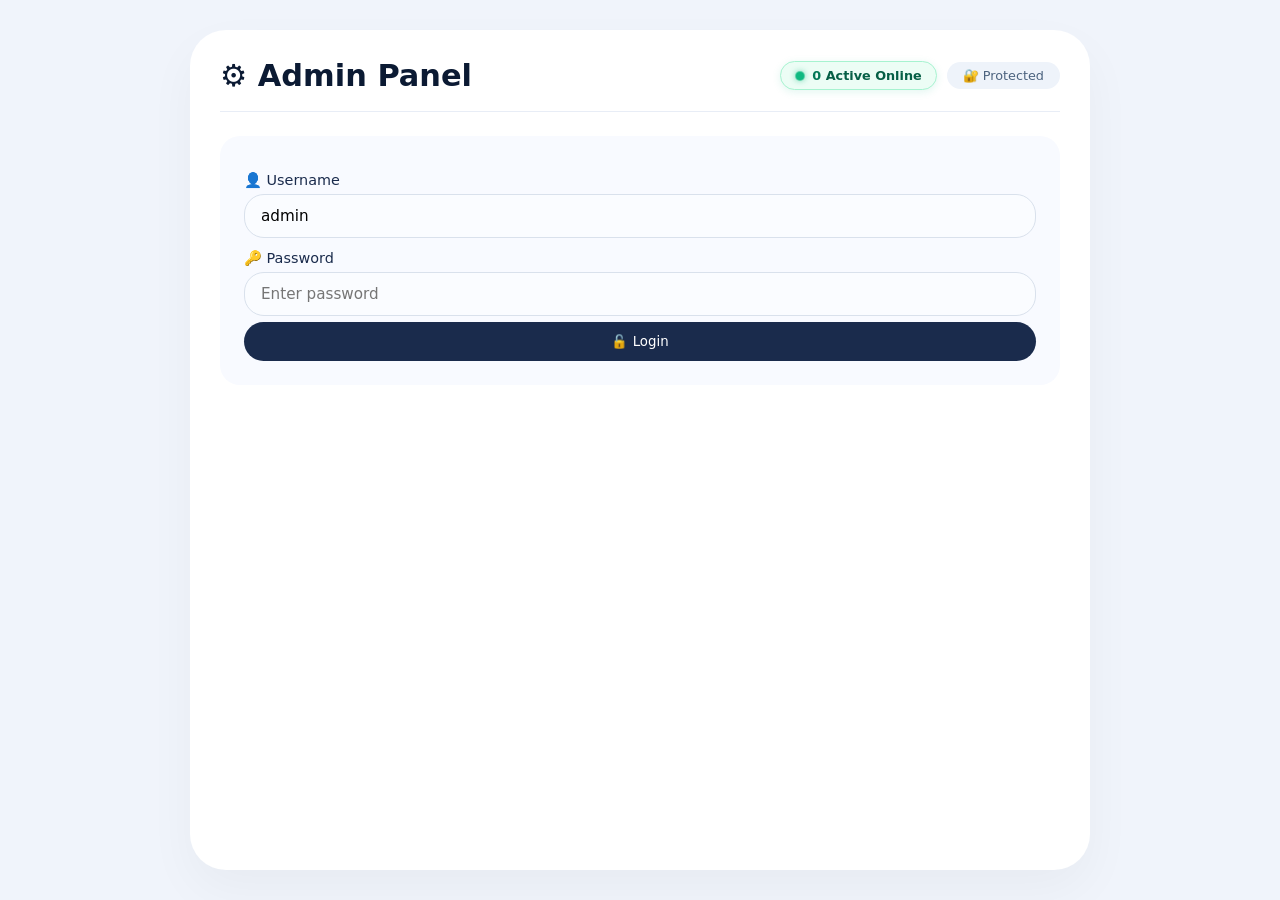
==== admin (14).html @ a1a88c10 "Add files via upload" ====
<!DOCTYPE html>
<html lang="en">

<head>
    <meta charset="UTF-8">
    <meta name="viewport" content="width=device-width, initial-scale=1.0, maximum-scale=1.0, user-scalable=no">
    <title>Admin Panel</title>
    <style>
        * {
            margin: 0;
            padding: 0;
            box-sizing: border-box;
            font-family: system-ui, -apple-system, sans-serif;
        }

        body {
            background: #f0f4fb;
            min-height: 100vh;
            display: flex;
            justify-content: center;
            padding: 30px 16px;
        }

        .app {
            max-width: 900px;
            width: 100%;
            background: white;
            border-radius: 36px;
            box-shadow: 0 20px 50px rgba(0, 0, 0, 0.04);
            padding: 28px 30px;
        }

        @media (max-width: 768px) {
            .app {
                padding: 16px;
                border-radius: 20px;
            }

            .header h1 {
                font-size: 1.3rem;
            }

            .flex-row {
                flex-direction: column;
            }

            .flex-row>* {
                min-width: auto;
                width: 100%;
            }

            .btn {
                min-width: auto;
                padding: 10px 20px;
            }

            .tab-btn {
                padding: 8px 16px;
                font-size: 0.85rem;
            }

            .entry-item {
                flex-wrap: wrap;
                gap: 8px;
            }

            .key-display {
                flex-direction: column;
                align-items: stretch;
            }
        }

        @media (max-width: 480px) {
            .app {
                padding: 12px;
                border-radius: 16px;
            }

            .header h1 {
                font-size: 1.1rem;
            }

            .tab-buttons {
                gap: 8px;
            }

            .tab-btn {
                padding: 6px 12px;
                font-size: 0.75rem;
            }

            .section-title {
                font-size: 0.95rem;
            }
        }

        .header {
            display: flex;
            justify-content: space-between;
            align-items: center;
            border-bottom: 1px solid #e8edf6;
            padding-bottom: 18px;
            margin-bottom: 24px;
            flex-wrap: wrap;
            gap: 12px;
        }

        .header h1 {
            font-weight: 600;
            font-size: 1.9rem;
            color: #0b1a33;
        }

        .badge {
            background: #eef3fa;
            padding: 6px 16px;
            border-radius: 40px;
            font-size: 0.8rem;
            color: #4c637f;
        }

        .section-title {
            font-weight: 600;
            color: #0b1a33;
            margin-top: 24px;
            margin-bottom: 8px;
            font-size: 1.1rem;
            border-bottom: 2px solid #e8edf6;
            padding-bottom: 8px;
        }

        .flex-row {
            display: flex;
            gap: 12px;
            align-items: center;
            flex-wrap: wrap;
        }

        .flex-row>* {
            flex: 1;
            min-width: 150px;
        }

        input,
        select {
            width: 100%;
            padding: 12px 16px;
            border: 1px solid #d9e1ec;
            border-radius: 20px;
            font-size: 0.95rem;
            background: #fafcff;
        }

        input:focus,
        select:focus {
            border-color: #1a2b4c;
            outline: none;
            background: white;
        }

        .btn {
            padding: 12px 28px;
            border: none;
            border-radius: 60px;
            font-weight: 500;
            cursor: pointer;
            transition: 0.15s;
            flex: 1;
            min-width: 120px;
        }

        .btn-primary {
            background: #1a2b4c;
            color: white;
        }

        .btn-primary:hover {
            background: #2f4370;
        }

        .btn-success {
            background: #1a7a3a;
            color: white;
        }

        .btn-success:hover {
            background: #1f944a;
        }

        .btn-danger {
            background: #b33a3a;
            color: white;
        }

        .btn-danger:hover {
            background: #992e2e;
        }

        .btn-outline {
            background: transparent;
            color: #1a2b4c;
            border: 1px solid #d0dae8;
        }

        .btn-outline:hover {
            background: #f0f4fe;
        }

        .btn-sm {
            padding: 8px 18px;
            font-size: 0.85rem;
            flex: 0;
        }

        .btn-copy {
            background: #2d7a9b;
            color: white;
            padding: 6px 16px;
            border: none;
            border-radius: 40px;
            cursor: pointer;
            font-size: 0.8rem;
        }

        .btn-copy:hover {
            background: #1f5f7a;
        }

        .btn-highlight {
            padding: 4px 14px;
            border: none;
            border-radius: 40px;
            cursor: pointer;
            font-size: 0.75rem;
            transition: 0.15s;
        }

        .btn-highlight.active {
            background: #1a7a3a;
            color: white;
        }

        .btn-highlight.active:hover {
            background: #0f5c28;
        }

        .btn-highlight.inactive {
            background: #6a7c94;
            color: white;
        }

        .btn-highlight.inactive:hover {
            background: #5a6a80;
        }

        .entry-list {
            background: #f5f8fe;
            border-radius: 20px;
            padding: 6px 0;
            margin: 12px 0 6px;
            max-height: 350px;
            overflow-y: auto;
        }

        .entry-item {
            display: flex;
            justify-content: space-between;
            align-items: center;
            padding: 10px 16px;
            border-bottom: 1px solid #e6edf6;
        }

        .entry-item:last-child {
            border-bottom: none;
        }

        .entry-item .info {
            display: flex;
            flex-direction: column;
            gap: 2px;
            flex: 1;
        }

        .entry-item .name {
            font-weight: 600;
            color: #0b1a33;
        }

        .entry-item .sub {
            color: #4c637f;
            font-size: 0.8rem;
            word-break: break-all;
        }

        .entry-item .del-btn {
            background: none;
            border: none;
            color: #b33a3a;
            font-size: 1.2rem;
            cursor: pointer;
            padding: 4px 10px;
            border-radius: 40px;
        }

        .entry-item .del-btn:hover {
            background: #ffe6e6;
        }

        .entry-item .key-btn {
            background: none;
            border: 1px solid #d0dae8;
            border-radius: 40px;
            padding: 4px 12px;
            cursor: pointer;
            font-size: 0.8rem;
        }

        .entry-item .key-btn:hover {
            background: #e6edf6;
        }

        .entry-item .reset-btn {
            background: #fff3cd;
            border: 1px solid #856404;
            border-radius: 40px;
            padding: 4px 12px;
            cursor: pointer;
            font-size: 0.8rem;
        }

        .entry-item .reset-btn:hover {
            background: #ffe6b3;
        }

        .empty-state {
            color: #6a7c94;
            padding: 20px 0;
            text-align: center;
            font-style: italic;
        }

        .toast-msg {
            font-size: 0.9rem;
            margin-top: 12px;
            padding: 8px 16px;
            border-radius: 60px;
            display: inline-block;
        }

        .toast-error {
            background: #fee;
            color: #b33a3a;
        }

        .toast-success {
            background: #e6f5e6;
            color: #1a5d3c;
        }

        .toast-info {
            background: #e6f0fa;
            color: #1a3f5c;
        }

        .password-gate {
            background: #f8faff;
            border-radius: 20px;
            padding: 24px;
            margin-top: 10px;
        }

        .password-gate label {
            font-weight: 500;
            color: #1a2b4c;
            display: block;
            margin-top: 12px;
            margin-bottom: 5px;
            font-size: 0.9rem;
        }

        .password-gate .pwd-error {
            color: #b33a3a;
            font-size: 0.9rem;
            margin-top: 6px;
        }

        .api-status {
            font-size: 0.8rem;
            color: #4c637f;
            padding: 6px 14px;
            background: #eef3fa;
            border-radius: 40px;
            display: inline-block;
        }

        .status-connected {
            background: #e6f5e6;
            color: #1a5d3c;
        }

        .status-error {
            background: #fee;
            color: #b33a3a;
        }

        .playlist-header {
            background: #eef3fa;
            padding: 10px 16px;
            font-weight: 700;
            border-radius: 12px;
            margin: 8px 0 4px;
            display: flex;
            justify-content: space-between;
            align-items: center;
        }

        .tab-buttons {
            display: flex;
            gap: 12px;
            margin-bottom: 16px;
            flex-wrap: wrap;
        }

        .tab-btn {
            padding: 10px 24px;
            border: 2px solid #d9e1ec;
            border-radius: 40px;
            background: white;
            cursor: pointer;
            font-weight: 500;
        }

        .tab-btn.active {
            border-color: #1a2b4c;
            background: #1a2b4c;
            color: white;
        }

        .tab-content {
            display: none;
        }

        .tab-content.active {
            display: block;
        }

        .key-display {
            background: #f0f4fb;
            padding: 12px 16px;
            border-radius: 12px;
            font-family: monospace;
            word-break: break-all;
            margin: 8px 0;
            display: flex;
            justify-content: space-between;
            align-items: center;
            flex-wrap: wrap;
            gap: 8px;
        }

        .key-display .key-text {
            font-size: 1.1rem;
            color: #0b1a33;
        }

        .important-item {
            background: #fef9e7;
            border-left: 4px solid #f7971e;
        }

        .important-item.hidden {
            opacity: 0.6;
            border-left-color: #6a7c94;
        }

        .visibility-badge {
            font-size: 0.7rem;
            padding: 2px 12px;
            border-radius: 40px;
            font-weight: 600;
        }

        .visibility-badge.visible {
            background: #e6f5e6;
            color: #1a5d3c;
        }

        .visibility-badge.hidden {
            background: #fee;
            color: #b33a3a;
        }

        /* ===== REAL-TIME ACTIVE USERS BADGE (GREEN DOT) ===== */
        .live-users-pill {
            display: inline-flex;
            align-items: center;
            gap: 7px;
            padding: 6px 14px;
            border-radius: 40px;
            background: #ecfdf5;
            border: 1px solid #a7f3d0;
            color: #065f46;
            font-size: 0.8rem;
            font-weight: 600;
            box-shadow: 0 2px 8px rgba(16, 185, 129, 0.12);
            transition: all 0.3s ease;
            user-select: none;
        }

        .pulsing-green-dot-wrap {
            position: relative;
            display: inline-flex;
            align-items: center;
            justify-content: center;
            width: 10px;
            height: 10px;
        }

        .pulsing-green-dot {
            width: 8px;
            height: 8px;
            background-color: #10b981;
            border-radius: 50%;
            box-shadow: 0 0 6px rgba(16, 185, 129, 0.8);
            z-index: 2;
        }

        .pulsing-green-ring {
            position: absolute;
            width: 100%;
            height: 100%;
            border-radius: 50%;
            background-color: rgba(16, 185, 129, 0.55);
            animation: live-ring-pulse 1.8s cubic-bezier(0.24, 0, 0.38, 1) infinite;
            z-index: 1;
        }

        @keyframes live-ring-pulse {
            0% {
                transform: scale(0.8);
                opacity: 0.95;
            }

            70% {
                transform: scale(2.3);
                opacity: 0;
            }

            100% {
                transform: scale(2.5);
                opacity: 0;
            }
        }

        .live-users-text strong {
            font-weight: 700;
            color: #047857;
            font-variant-numeric: tabular-nums;
        }

        /* ===== CHAT MONITOR STYLES ===== */
        .chat-msg-row {
            display: flex;
            justify-content: space-between;
            align-items: flex-start;
            padding: 12px 16px;
            border-bottom: 1px solid #e6edf6;
            gap: 12px;
            transition: background 0.2s;
        }

        .chat-msg-row:hover {
            background: #eef4fc;
        }

        .chat-msg-row:last-child {
            border-bottom: none;
        }

        .chat-msg-main {
            flex: 1;
            display: flex;
            flex-direction: column;
            gap: 4px;
        }

        .chat-msg-header {
            display: flex;
            align-items: center;
            gap: 8px;
            flex-wrap: wrap;
        }

        .chat-sender-badge {
            font-weight: 700;
            color: #1a2b4c;
            font-size: 0.88rem;
        }

        .chat-time-badge {
            font-size: 0.72rem;
            color: #6a7c94;
        }

        .chat-msg-body {
            font-size: 0.92rem;
            color: #0b1a33;
            line-height: 1.4;
            word-break: break-word;
            background: #ffffff;
            border: 1px solid #e2e8f0;
            padding: 8px 12px;
            border-radius: 12px;
            margin-top: 4px;
        }

        .chat-delete-btn {
            background: #fee2e2;
            color: #b91c1c;
            border: 1px solid #fca5a5;
            border-radius: 40px;
            padding: 6px 14px;
            font-size: 0.75rem;
            font-weight: 600;
            cursor: pointer;
            display: inline-flex;
            align-items: center;
            gap: 4px;
            white-space: nowrap;
            transition: all 0.15s;
        }

        .chat-delete-btn:hover {
            background: #b91c1c;
            color: white;
            border-color: #b91c1c;
        }

        .admin-online-badge {
            display: inline-flex;
            align-items: center;
            gap: 6px;
            padding: 5px 12px;
            background: white;
            border: 1px solid #cbd5e1;
            border-radius: 30px;
            font-size: 0.8rem;
            color: #1e293b;
            margin: 4px;
            font-weight: 500;
        }

        .chat-type-pill {
            display: inline-flex;
            align-items: center;
            gap: 4px;
            padding: 3px 8px;
            border-radius: 20px;
            font-size: 0.72rem;
            font-weight: 700;
            letter-spacing: 0.3px;
        }

        .chat-type-pill.group {
            background: #ecfdf5;
            color: #065f46;
            border: 1px solid #a7f3d0;
        }

        .chat-type-pill.direct {
            background: #f5f3ff;
            color: #6d28d9;
            border: 1px solid #ddd6fe;
        }
    </style>
</head>

<body>
    <div class="app">
        <div class="header">
            <h1>⚙️ Admin Panel</h1>
            <div style="display:flex; align-items:center; gap:10px; flex-wrap:wrap;">
                <div class="live-users-pill" id="adminLiveUsersBadge" title="Real-time Active Students Online">
                    <span class="pulsing-green-dot-wrap">
                        <span class="pulsing-green-ring"></span>
                        <span class="pulsing-green-dot"></span>
                    </span>
                    <span class="live-users-text"><strong id="adminActiveUsersCount">0</strong> Active Online</span>
                </div>
                <span class="badge">🔐 Protected</span>
            </div>
        </div>

        <!-- Password Gate -->
        <div id="passwordGate" class="password-gate">
            <label for="adminUsername">👤 Username</label>
            <input type="text" id="adminUsername" placeholder="Enter username" value="admin" />

            <label for="adminPwdInput">🔑 Password</label>
            <input type="password" id="adminPwdInput" placeholder="Enter password" />

            <div id="pwdError" class="pwd-error"></div>
            <div class="flex-row">
                <button class="btn btn-primary" id="unlockBtn">🔓 Login</button>
            </div>
        </div>

        <!-- Admin Content -->
        <div id="adminContent" style="display: none;">
            <div class="flex-row" style="margin-bottom:16px;">
                <span class="api-status" id="apiStatus">🗄️ D1 Database</span>
                <button class="btn btn-outline btn-sm" id="refreshBtn">📥 Refresh</button>
            </div>

            <!-- Tabs -->
            <div class="tab-buttons">
                <button class="tab-btn active" data-tab="playlists">📁 Recorded Classes</button>
                <button class="tab-btn" data-tab="important">⭐ Live</button>
                <button class="tab-btn" data-tab="users">👥 Users</button>
                <button class="tab-btn" data-tab="allowed-emails">📧 Allowed Emails</button>
                <button class="tab-btn" data-tab="chat" id="adminChatTabBtn">💬 Chat Monitor</button>
            </div>

            <!-- Playlists Tab -->
            <div id="tab-playlists" class="tab-content active">
                <div class="section-title">📁 Add New Playlist</div>
                <p style="color:#6a7c94;font-size:0.85rem;margin-bottom:8px;">
                    Pehle Section select karo (Recorded / Reasoning / Quant / Computer / English), fir playlist name
                    daal ke Add karo.
                </p>
                <div class="flex-row">
                    <select id="newPlaylistSection" style="flex:1; min-width:150px;">
                        <option value="recorded">📐 Math</option>
                        <option value="reasoning">🧠 Reasoning</option>
                        <option value="quant">🔢 Quant</option>
                        <option value="computer">💻 Computer</option>
                        <option value="english">📖 English</option>
                    </select>
                    <input type="text" id="newPlaylistName" placeholder="Playlist name" style="flex:2;" />
                    <button class="btn btn-success" id="addPlaylistBtn">➕ Add</button>
                </div>
                <div id="playlistFeedback" class="toast-msg"></div>

                <div class="section-title">📝 Add Chapter</div>
                <p style="color:#6a7c94;font-size:0.85rem;margin-bottom:8px;">
                    Pehle Section select karo, uske baad us section ki playlist chuno, fir chapter name aur video link
                    daal ke save karo.
                </p>
                <div class="flex-row">
                    <select id="chapterSectionFilter" style="flex:1; min-width:150px;">
                        <option value="recorded">📐 Math</option>
                        <option value="reasoning">🧠 Reasoning</option>
                        <option value="quant">🔢 Quant</option>
                        <option value="computer">💻 Computer</option>
                        <option value="english">📖 English</option>
                    </select>
                    <select id="playlistSelect" style="flex:2;">
                        <option value="">Select playlist</option>
                    </select>
                </div>
                <div class="flex-row">
                    <input type="text" id="chapterName" placeholder="Chapter name" />
                    <input type="text" id="chapterLink" placeholder="Video URL (HLS / MP4)" />
                </div>
                <div class="flex-row">
                    <button class="btn btn-primary" id="addChapterBtn">➕ Add Chapter</button>
                </div>
                <div id="chapterFeedback" class="toast-msg"></div>

                <div class="section-title">📋 All Playlists & Chapters</div>
                <div class="entry-list" id="adminList">
                    <div class="empty-state">Loading...</div>
                </div>
            </div>

            <!-- Important Tab -->
            <div id="tab-important" class="tab-content">
                <div class="section-title">⭐ Live Section</div>
                <p style="color:#6a7c94;font-size:0.85rem;margin-bottom:12px;">
                    Add important classes. Use Hide/Show to control visibility on user website.
                </p>

                <div class="flex-row">
                    <input type="text" id="importantTitle" placeholder="Class Title" />
                </div>
                <div class="flex-row">
                    <input type="text" id="importantLink" placeholder="Video URL (HLS / MP4)" />
                </div>
                <div class="flex-row">
                    <button class="btn btn-success" id="saveImportantBtn">💾 Save Live Links</button>
                </div>
                <div id="importantFeedback" class="toast-msg"></div>

                <div class="section-title" style="margin-top:16px;">📋 All Live Classes</div>
                <div id="importantList" class="entry-list">
                    <div class="empty-state">Loading...</div>
                </div>
            </div>

            <!-- Users Tab -->
            <div id="tab-users" class="tab-content">
                <div class="section-title">👤 Add New User</div>
                <div class="flex-row">
                    <input type="email" id="newUserEmail" placeholder="User email" />
                    <button class="btn btn-success" id="addUserBtn">➕ Add User</button>
                </div>
                <div id="userFeedback" class="toast-msg"></div>

                <div class="section-title">🔑 Generate New Key</div>
                <div class="flex-row">
                    <select id="userSelect">
                        <option value="">Select user</option>
                    </select>
                    <button class="btn btn-primary" id="generateKeyBtn">🔄 Generate Key</button>
                </div>
                <div id="keyDisplay" class="key-display" style="display:none;">
                    <span class="key-text" id="keyText"></span>
                    <button class="btn-copy" id="copyKeyBtn" onclick="copyKey()">📋 Copy</button>
                </div>
                <div id="keyFeedback" class="toast-msg"></div>

                <div class="section-title">👥 All Users & Keys</div>
                <div class="entry-list" id="userList">
                    <div class="empty-state">Loading...</div>
                </div>
            </div>

            <!-- Allowed Emails Tab (NEW) -->
            <div id="tab-allowed-emails" class="tab-content">
                <div class="section-title">📧 Allowed Emails (No Key Required)</div>
                <p style="color:#6a7c94;font-size:0.85rem;margin-bottom:12px;">
                    These users can login <strong>without</strong> access key. Just email is enough.
                </p>

                <div style="display:flex; gap:12px; margin-bottom:12px; flex-wrap:wrap;">
                    <input type="email" id="allowedEmailInput" placeholder="Enter email" style="flex:2;" />
                    <button class="btn btn-success" id="addAllowedEmailBtn" style="flex:1;">➕ Add</button>
                </div>

                <div id="allowedEmailsList" class="entry-list">
                    <div class="empty-state">No allowed emails</div>
                </div>
                <div id="allowedEmailFeedback" class="toast-msg"></div>
            </div>

            <!-- Chat Monitor Tab (NEW) -->
            <div id="tab-chat" class="tab-content">
                <div class="section-title"
                    style="display:flex; justify-content:space-between; align-items:center; flex-wrap:wrap; gap:10px;">
                    <span>💬 Student Study & Doubts Chat Monitor</span>
                    <div style="display:flex; gap:8px;">
                        <button class="btn btn-primary btn-sm" id="refreshChatBtn">🔄 Refresh</button>
                        <button class="btn btn-danger btn-sm" id="clearAllChatBtn">🧹 Clear All Chat</button>
                    </div>
                </div>
                <p style="color:#6a7c94;font-size:0.85rem;margin-bottom:14px;">
                    Aap yahan real-time dekh sakte hain ki students study se related discussions kar rahe hain ya kya
                    baat ho rahi hai. Kisi bhi inappropriate message ko delete kar sakte hain.
                </p>

                <!-- Active Online Students Summary -->
                <div
                    style="background:#ecfdf5; border:1px solid #a7f3d0; border-radius:18px; padding:12px 18px; margin-bottom:16px; display:flex; justify-content:space-between; align-items:center; flex-wrap:wrap; gap:10px;">
                    <div
                        style="display:flex; align-items:center; gap:8px; color:#065f46; font-weight:600; font-size:0.9rem;">
                        <span
                            style="display:inline-block;width:9px;height:9px;border-radius:50%;background:#10b981;"></span>
                        <span>Online Students Right Now: <strong id="adminOnlineUsersListCount">0</strong></span>
                    </div>
                    <button class="btn btn-outline btn-sm" id="toggleOnlineUsersBtn"
                        style="padding:4px 14px; font-size:0.75rem;">👥 View Online Students</button>
                </div>

                <div id="adminOnlineUsersPanel"
                    style="display:none; background:#f8faff; border:1px solid #e2e8f0; border-radius:16px; padding:14px; margin-bottom:16px; max-height:220px; overflow-y:auto;">
                    <div id="adminOnlineUsersContent" style="color:#6a7c94; font-size:0.85rem;">Loading active
                        students...</div>
                </div>

                <div id="adminChatFeedback" class="toast-msg"></div>

                <div class="section-title"
                    style="margin-top:16px; display:flex; justify-content:space-between; align-items:center; flex-wrap:wrap; gap:8px;">
                    <span>📋 Messages Stream (<span id="adminChatMessageCount">0</span>)</span>
                    <div style="display:flex; gap:6px;" id="adminChatFilterGroup">
                        <button type="button" class="btn btn-sm btn-primary" data-chat-filter="all"
                            id="filterChatAllBtn">🔘 All (<span id="filterCountAll">0</span>)</button>
                        <button type="button" class="btn btn-sm btn-outline" data-chat-filter="group"
                            id="filterChatGroupBtn">🌐 Group Only (<span id="filterCountGroup">0</span>)</button>
                        <button type="button" class="btn btn-sm btn-outline" data-chat-filter="direct"
                            id="filterChatDirectBtn">🔒 1-on-1 Only (<span id="filterCountDirect">0</span>)</button>
                    </div>
                </div>
                <div class="entry-list" id="adminChatList" style="max-height: 480px;">
                    <div class="empty-state">Loading chat messages...</div>
                </div>
            </div>

            <div style="margin-top:20px; border-top:1px solid #e8edf6; padding-top:18px;">
                <button class="btn btn-danger" id="logoutBtn" style="flex:0; padding:8px 24px;">🚪 Logout</button>
            </div>
        </div>
    </div>

    <script>
        // ==================== MAIN ADMIN APP ====================
        (function () {
            const API_BASE = 'https://video-play-api.newstreamcp.workers.dev/api';
            let playlists = [];
            let users = [];
            let importantItems = [];
            let allowedEmails = [];
            let adminOnlineUsersList = [];
            let isAuthenticated = false;

            // Sections (Recorded, Reasoning, Quant, Computer, English)
            const SECTION_LABELS = {
                recorded: '📐 Math',
                reasoning: '🧠 Reasoning',
                quant: '🔢 Quant',
                computer: '💻 Computer',
                english: '📖 English'
            };
            const SECTION_ORDER = ['recorded', 'reasoning', 'quant', 'computer', 'english'];
            const DEFAULT_SECTION = 'recorded';

            // ----- Tabs -----
            let adminChatPollInterval = null;

            function startAdminChatPolling() {
                if (adminChatPollInterval) clearInterval(adminChatPollInterval);
                adminChatPollInterval = setInterval(() => {
                    loadAdminChat(false);
                }, 4000);
            }

            function stopAdminChatPolling() {
                if (adminChatPollInterval) {
                    clearInterval(adminChatPollInterval);
                    adminChatPollInterval = null;
                }
            }

            document.querySelectorAll('.tab-btn').forEach(btn => {
                btn.addEventListener('click', function () {
                    document.querySelectorAll('.tab-btn').forEach(b => b.classList.remove('active'));
                    document.querySelectorAll('.tab-content').forEach(c => c.classList.remove('active'));
                    this.classList.add('active');
                    const tabId = this.dataset.tab;
                    document.getElementById('tab-' + tabId).classList.add('active');
                    if (tabId === 'users') { loadUsers(); stopAdminChatPolling(); }
                    else if (tabId === 'playlists') { loadPlaylists(); stopAdminChatPolling(); }
                    else if (tabId === 'important') { loadImportant(); stopAdminChatPolling(); }
                    else if (tabId === 'allowed-emails') { loadAllowedEmails(); stopAdminChatPolling(); }
                    else if (tabId === 'chat') {
                        loadAdminChat(true);
                        loadAdminOnlineUsers();
                        startAdminChatPolling();
                    }
                });
            });

            // ----- API Call (Robust JSON Error Handling) -----
            async function apiCall(endpoint, options = {}) {
                try {
                    const url = API_BASE + endpoint;
                    const response = await fetch(url, {
                        ...options,
                        headers: { 'Content-Type': 'application/json', ...(options.headers || {}) }
                    });
                    let data = null;
                    try {
                        data = await response.json();
                    } catch (e) {
                        data = null;
                    }
                    if (!response.ok) {
                        const errMsg = (data && (data.error || data.message)) ? (data.error || data.message) : `HTTP ${response.status}`;
                        throw new Error(errMsg);
                    }
                    return data;
                } catch (error) {
                    console.error('API Error (' + endpoint + '):', error);
                    throw error;
                }
            }

            // ==================== ADMIN AUTH ====================
            function unlockAdminPanel(username) {
                isAuthenticated = true;
                document.getElementById('passwordGate').style.display = 'none';
                document.getElementById('adminContent').style.display = 'block';
                const errorEl = document.getElementById('pwdError');
                if (errorEl) errorEl.textContent = '';
                loadPlaylists();
                loadUsers();
                loadImportant();
                loadAllowedEmails();
                fetchAdminActiveUsers();
                loadAdminOnlineUsers();
                if (username) {
                    showFeedback('✅ Welcome ' + username, 'success', 'playlistFeedback');
                }
            }

            async function adminLogin() {
                const username = document.getElementById('adminUsername').value.trim();
                const password = document.getElementById('adminPwdInput').value.trim();
                const errorEl = document.getElementById('pwdError');

                if (!username || !password) {
                    errorEl.textContent = '❌ Please enter username and password';
                    return;
                }

                errorEl.textContent = '⏳ Logging in...';

                try {
                    const data = await apiCall('/admin/login', {
                        method: 'POST',
                        body: JSON.stringify({ username, password })
                    });

                    if (data && data.success) {
                        sessionStorage.setItem('admin_auth', 'true');
                        sessionStorage.setItem('admin_username', (data.admin && data.admin.username) ? data.admin.username : username);
                        unlockAdminPanel((data.admin && data.admin.username) ? data.admin.username : username);
                    } else {
                        errorEl.textContent = '❌ ' + (data?.error || 'Invalid credentials');
                        document.getElementById('adminPwdInput').value = '';
                        document.getElementById('adminPwdInput').focus();
                    }
                } catch (error) {
                    errorEl.textContent = '❌ ' + error.message;
                }
            }

            // ==================== ALLOWED EMAILS MANAGEMENT (NEW) ====================
            async function loadAllowedEmails() {
                try {
                    const data = await apiCall('/allowed-emails');
                    if (data.success) {
                        allowedEmails = data.emails || [];
                        renderAllowedEmailsList();
                        showFeedback('✅ Allowed emails loaded', 'success', 'allowedEmailFeedback');
                    }
                } catch (error) {
                    showFeedback('❌ Failed to load: ' + error.message, 'error', 'allowedEmailFeedback');
                }
            }

            async function addAllowedEmail() {
                const email = document.getElementById('allowedEmailInput').value.trim();
                if (!email) {
                    showFeedback('⚠️ Enter email', 'error', 'allowedEmailFeedback');
                    return;
                }
                try {
                    const data = await apiCall('/allowed-emails', {
                        method: 'POST',
                        body: JSON.stringify({ email })
                    });
                    if (data.success) {
                        document.getElementById('allowedEmailInput').value = '';
                        loadAllowedEmails();
                        showFeedback('✅ Email added: ' + email, 'success', 'allowedEmailFeedback');
                    } else {
                        showFeedback('❌ ' + data.error, 'error', 'allowedEmailFeedback');
                    }
                } catch (error) {
                    showFeedback('❌ Failed: ' + error.message, 'error', 'allowedEmailFeedback');
                }
            }

            async function deleteAllowedEmail(email) {
                if (!confirm(`Remove ${email}?`)) return;
                try {
                    const data = await apiCall('/allowed-emails', {
                        method: 'DELETE',
                        body: JSON.stringify({ email })
                    });
                    if (data.success) {
                        loadAllowedEmails();
                        showFeedback('✅ Removed: ' + email, 'success', 'allowedEmailFeedback');
                    } else {
                        showFeedback('❌ Failed to remove', 'error', 'allowedEmailFeedback');
                    }
                } catch (error) {
                    showFeedback('❌ Error: ' + error.message, 'error', 'allowedEmailFeedback');
                }
            }

            function renderAllowedEmailsList() {
                const list = document.getElementById('allowedEmailsList');
                if (!allowedEmails.length) {
                    list.innerHTML = `<div class="empty-state">No allowed emails added</div>`;
                    return;
                }
                let html = '';
                allowedEmails.forEach(item => {
                    html += `
                <div class="entry-item">
                    <div class="info">
                        <span class="name">📧 ${item.email}</span>
                        <span class="sub">Added: ${new Date(item.created_at).toLocaleString()}</span>
                    </div>
                    <div style="display:flex; gap:6px;">
                        <button class="del-btn" onclick="window.deleteAllowedEmail('${item.email}')">✕</button>
                    </div>
                </div>
            `;
                });
                list.innerHTML = html;
                window.deleteAllowedEmail = deleteAllowedEmail;
            }

            // ==================== IMPORTANT SECTION ====================
            async function loadImportant() {
                try {
                    const data = await apiCall('/important/all');
                    if (data.success) {
                        importantItems = data.items || [];
                        renderImportantList();
                        showFeedback('✅ Important items loaded', 'success', 'importantFeedback');
                    }
                } catch (error) {
                    showFeedback('❌ Failed to load: ' + error.message, 'error', 'importantFeedback');
                }
            }

            async function saveImportant() {
                const title = document.getElementById('importantTitle').value.trim();
                const link = document.getElementById('importantLink').value.trim();

                if (!title || !link) {
                    showFeedback('⚠️ Please fill both Title and URL', 'error', 'importantFeedback');
                    return;
                }

                try {
                    const data = await apiCall('/important', {
                        method: 'POST',
                        body: JSON.stringify({ title, link })
                    });

                    if (data.success) {
                        document.getElementById('importantTitle').value = '';
                        document.getElementById('importantLink').value = '';
                        showFeedback('✅ Important class saved!', 'success', 'importantFeedback');
                        loadImportant();
                    } else {
                        showFeedback('❌ Failed to save: ' + data.error, 'error', 'importantFeedback');
                    }
                } catch (error) {
                    showFeedback('❌ Error: ' + error.message, 'error', 'importantFeedback');
                }
            }

            async function toggleImportantVisibility(id) {
                try {
                    const data = await apiCall('/important/toggle', {
                        method: 'POST',
                        body: JSON.stringify({ id })
                    });

                    if (data.success) {
                        showFeedback(data.message, 'success', 'importantFeedback');
                        loadImportant();
                    } else {
                        showFeedback('❌ Failed to toggle: ' + data.error, 'error', 'importantFeedback');
                    }
                } catch (error) {
                    showFeedback('❌ Error: ' + error.message, 'error', 'importantFeedback');
                }
            }

            async function deleteImportant(id) {
                if (!confirm('Delete this important class?')) return;
                try {
                    const data = await apiCall('/important', {
                        method: 'DELETE',
                        body: JSON.stringify({ id })
                    });
                    if (data.success) {
                        showFeedback('🗑️ Deleted', 'success', 'importantFeedback');
                        loadImportant();
                    } else {
                        showFeedback('❌ Failed to delete', 'error', 'importantFeedback');
                    }
                } catch (error) {
                    showFeedback('❌ Error: ' + error.message, 'error', 'importantFeedback');
                }
            }

            function renderImportantList() {
                const list = document.getElementById('importantList');
                if (!importantItems.length) {
                    list.innerHTML = `<div class="empty-state">No important classes added yet</div>`;
                    return;
                }
                let html = '';
                importantItems.forEach(item => {
                    const isVisible = item.is_visible === 1;
                    const itemClass = isVisible ? '' : 'hidden';
                    html += `
                <div class="entry-item important-item ${itemClass}">
                    <div class="info">
                        <span class="name">
                            ${isVisible ? '👁️' : '🚫'} ${item.title}
                            <span class="visibility-badge ${isVisible ? 'visible' : 'hidden'}" style="margin-left:8px;">
                                ${isVisible ? 'Visible' : 'Hidden'}
                            </span>
                        </span>
                        <span class="sub">${item.link}</span>
                    </div>
                    <div style="display:flex; gap:6px; flex-wrap:wrap;">
                        <button class="btn-highlight ${isVisible ? 'active' : 'inactive'}" 
                                onclick="window.toggleImportantVisibility('${item.id}')">
                            ${isVisible ? '👁️ Hide' : '🚫 Show'}
                        </button>
                        <button class="del-btn" onclick="window.deleteImportant('${item.id}')">✕</button>
                    </div>
                </div>
            `;
                });
                list.innerHTML = html;
                window.toggleImportantVisibility = toggleImportantVisibility;
                window.deleteImportant = deleteImportant;
            }

            // ==================== LOAD PLAYLISTS ====================
            async function loadPlaylists() {
                try {
                    const data = await apiCall('/playlists');
                    if (data.success) {
                        playlists = data.playlists;
                        renderAdminList();
                        updatePlaylistSelect();
                        updateApiStatus('connected');
                        showFeedback('✅ Playlists loaded', 'success', 'playlistFeedback');
                    }
                } catch (error) {
                    showFeedback('❌ Failed to load: ' + error.message, 'error', 'playlistFeedback');
                    updateApiStatus('error');
                }
            }

            // ==================== ADD PLAYLIST ====================
            async function addPlaylist() {
                const name = document.getElementById('newPlaylistName').value.trim();
                // FIX: default fallback should match the real section key 'recorded'
                const section = document.getElementById('newPlaylistSection').value || DEFAULT_SECTION;
                if (!name) {
                    showFeedback('⚠️ Enter playlist name', 'error', 'playlistFeedback');
                    return;
                }
                try {
                    const data = await apiCall('/playlists', {
                        method: 'POST',
                        body: JSON.stringify({ name, section })
                    });
                    if (data.success) {
                        document.getElementById('newPlaylistName').value = '';
                        showFeedback('✅ Playlist added to ' + (SECTION_LABELS[section] || section), 'success', 'playlistFeedback');
                        loadPlaylists();
                    } else {
                        showFeedback('❌ ' + (data.error || 'Failed to add playlist'), 'error', 'playlistFeedback');
                    }
                } catch (error) {
                    showFeedback('❌ Failed: ' + error.message, 'error', 'playlistFeedback');
                }
            }

            // ==================== ADD CHAPTER ====================
            async function addChapter() {
                const playlistId = document.getElementById('playlistSelect').value;
                const name = document.getElementById('chapterName').value.trim();
                const link = document.getElementById('chapterLink').value.trim();
                if (!playlistId || !name || !link) {
                    showFeedback('⚠️ Section + Playlist select karo aur sab fields bharo', 'error', 'chapterFeedback');
                    return;
                }
                try {
                    const data = await apiCall('/playlists/chapter', {
                        method: 'POST',
                        body: JSON.stringify({ playlistId, chapterName: name, chapterLink: link })
                    });
                    if (data.success) {
                        document.getElementById('chapterName').value = '';
                        document.getElementById('chapterLink').value = '';
                        showFeedback('✅ Chapter added', 'success', 'chapterFeedback');
                        loadPlaylists();
                    }
                } catch (error) {
                    showFeedback('❌ Failed: ' + error.message, 'error', 'chapterFeedback');
                }
            }

            // ==================== DELETE PLAYLIST ====================
            async function deletePlaylist(playlistId) {
                if (!confirm('Delete this playlist?')) return;
                try {
                    await apiCall('/playlists', {
                        method: 'DELETE',
                        body: JSON.stringify({ playlistId })
                    });
                    loadPlaylists();
                    showFeedback('🗑️ Deleted', 'success', 'playlistFeedback');
                } catch (error) {
                    showFeedback('❌ Failed to delete', 'error', 'playlistFeedback');
                }
            }

            // ==================== DELETE CHAPTER ====================
            async function deleteChapter(playlistId, chapterId) {
                if (!confirm('Delete this chapter?')) return;
                try {
                    await apiCall('/playlists/chapter', {
                        method: 'DELETE',
                        body: JSON.stringify({ playlistId, chapterId })
                    });
                    loadPlaylists();
                    showFeedback('🗑️ Deleted', 'success', 'playlistFeedback');
                } catch (error) {
                    showFeedback('❌ Failed to delete', 'error', 'playlistFeedback');
                }
            }

            // ==================== LOAD USERS ====================
            async function loadUsers() {
                try {
                    try {
                        const onlineData = await apiCall('/active-users/list');
                        if (onlineData.success && Array.isArray(onlineData.users)) {
                            adminOnlineUsersList = onlineData.users;
                        }
                    } catch (e) { }

                    const data = await apiCall('/users');
                    if (data.success) {
                        users = data.users;
                        renderUserList();
                        updateUserSelect();
                        updateApiStatus('connected');
                        showFeedback('✅ Users loaded', 'success', 'userFeedback');
                    }
                } catch (error) {
                    showFeedback('❌ Failed to load users: ' + error.message, 'error', 'userFeedback');
                    updateApiStatus('error');
                }
            }

            // ==================== ADD USER ====================
            async function addUser() {
                const email = document.getElementById('newUserEmail').value.trim();
                if (!email) {
                    showFeedback('⚠️ Enter email', 'error', 'userFeedback');
                    return;
                }
                try {
                    const data = await apiCall('/users', {
                        method: 'POST',
                        body: JSON.stringify({ email })
                    });
                    if (data.success) {
                        document.getElementById('newUserEmail').value = '';
                        showFeedback('✅ User added. Key: ' + data.key, 'success', 'userFeedback');
                        loadUsers();
                    } else {
                        showFeedback('❌ ' + data.error, 'error', 'userFeedback');
                    }
                } catch (error) {
                    showFeedback('❌ Failed: ' + error.message, 'error', 'userFeedback');
                }
            }

            // ==================== DELETE USER ====================
            async function deleteUser(userId) {
                if (!confirm('Delete this user?')) return;
                try {
                    await apiCall('/users', {
                        method: 'DELETE',
                        body: JSON.stringify({ userId })
                    });
                    loadUsers();
                    showFeedback('🗑️ User deleted', 'success', 'userFeedback');
                } catch (error) {
                    showFeedback('❌ Failed to delete', 'error', 'userFeedback');
                }
            }

            // ==================== RESET USER ====================
            window.resetUser = async function (userId) {
                if (!confirm('⚠️ Are you sure you want to reset this user?')) return;
                try {
                    const data = await apiCall('/admin/reset-user', {
                        method: 'POST',
                        body: JSON.stringify({ userId })
                    });
                    if (data.success) {
                        showFeedback('✅ User reset!', 'success', 'userFeedback');
                        loadUsers();
                    } else {
                        showFeedback('❌ Failed to reset', 'error', 'userFeedback');
                    }
                } catch (error) {
                    showFeedback('❌ Network error', 'error', 'userFeedback');
                }
            };

            // ==================== GENERATE KEY ====================
            async function generateKey() {
                const userId = document.getElementById('userSelect').value;
                if (!userId) {
                    showFeedback('⚠️ Select a user', 'error', 'keyFeedback');
                    return;
                }
                try {
                    const data = await apiCall('/keys/generate', {
                        method: 'POST',
                        body: JSON.stringify({ userId })
                    });
                    if (data.success) {
                        const display = document.getElementById('keyDisplay');
                        const keyText = document.getElementById('keyText');
                        display.style.display = 'flex';
                        keyText.textContent = data.key;
                        showFeedback('✅ Key generated!', 'success', 'keyFeedback');
                        loadUsers();
                    }
                } catch (error) {
                    showFeedback('❌ Failed: ' + error.message, 'error', 'keyFeedback');
                }
            }

            // ==================== COPY KEY ====================
            window.copyKey = function () {
                const keyText = document.getElementById('keyText').textContent;
                if (!keyText) {
                    showFeedback('⚠️ No key to copy', 'error', 'keyFeedback');
                    return;
                }
                if (navigator.clipboard && navigator.clipboard.writeText) {
                    navigator.clipboard.writeText(keyText)
                        .then(() => {
                            showFeedback('✅ Key copied!', 'success', 'keyFeedback');
                            document.getElementById('copyKeyBtn').textContent = '✅ Copied!';
                            setTimeout(() => {
                                document.getElementById('copyKeyBtn').textContent = '📋 Copy';
                            }, 2000);
                        })
                        .catch(() => fallbackCopy(keyText));
                } else {
                    fallbackCopy(keyText);
                }
            };

            function fallbackCopy(text) {
                const textarea = document.createElement('textarea');
                textarea.value = text;
                textarea.style.position = 'fixed';
                textarea.style.opacity = '0';
                document.body.appendChild(textarea);
                textarea.select();
                try {
                    document.execCommand('copy');
                    showFeedback('✅ Key copied!', 'success', 'keyFeedback');
                    document.getElementById('copyKeyBtn').textContent = '✅ Copied!';
                    setTimeout(() => {
                        document.getElementById('copyKeyBtn').textContent = '📋 Copy';
                    }, 2000);
                } catch (err) {
                    showFeedback('❌ Failed to copy', 'error', 'keyFeedback');
                }
                document.body.removeChild(textarea);
            }

            // ==================== VIEW KEYS ====================
            window.viewKeys = async function (userId) {
                try {
                    const data = await apiCall('/keys?userId=' + userId);
                    if (data.success) {
                        let msg = '🔑 Keys for this user:\n\n';
                        if (data.keys.length === 0) {
                            msg += 'No keys generated yet.';
                        } else {
                            data.keys.forEach(k => {
                                const status = k.is_used ? '✅ Used' : '❌ Not used';
                                const expires = new Date(k.expires_at).toLocaleString();
                                msg += `Key: ${k.key_value}\nStatus: ${status}\nExpires: ${expires}\n\n`;
                            });
                        }
                        alert(msg);
                    }
                } catch (error) {
                    alert('Failed to load keys');
                }
            };

            // ==================== RENDER FUNCTIONS ====================
            // Playlists grouped by Section (Recorded, Reasoning, Quant, Computer, English)
            function renderAdminList() {
                const list = document.getElementById('adminList');
                if (!playlists.length) {
                    list.innerHTML = `<div class="empty-state">No playlists</div>`;
                    return;
                }
                let html = '';
                SECTION_ORDER.forEach(sectionKey => {
                    // FIX: fallback for old rows with NULL/empty section is now
                    // DEFAULT_SECTION ('recorded') instead of the never-matching 'math'
                    const sectionPlaylists = playlists.filter(p => (p.section || DEFAULT_SECTION) === sectionKey);
                    if (!sectionPlaylists.length) return;
                    html += `<div class="section-title" style="margin-top:16px;">${SECTION_LABELS[sectionKey] || sectionKey}</div>`;
                    sectionPlaylists.forEach(playlist => {
                        html += `
                    <div class="playlist-header">
                        📁 ${playlist.name}
                        <button class="del-btn" onclick="window.deletePlaylist('${playlist.id}')">✕</button>
                    </div>
                `;
                        if (playlist.chapters?.length) {
                            playlist.chapters.forEach(chapter => {
                                html += `
                            <div class="entry-item" style="padding-left:32px;">
                                <div class="info">
                                    <span class="name">${chapter.name}</span>
                                    <span class="sub">${chapter.link}</span>
                                </div>
                                <button class="del-btn" onclick="window.deleteChapter('${playlist.id}', '${chapter.id}')">✕</button>
                            </div>
                        `;
                            });
                        } else {
                            html += `<div class="entry-item" style="padding-left:32px; color:#6a7c94; font-style:italic;">No chapters</div>`;
                        }
                    });
                });
                list.innerHTML = html;
                window.deletePlaylist = deletePlaylist;
                window.deleteChapter = deleteChapter;
            }

            function renderUserList() {
                const list = document.getElementById('userList');
                if (!users.length) {
                    list.innerHTML = `<div class="empty-state">No users</div>`;
                    return;
                }
                let html = '';
                users.forEach(user => {
                    const isOnline = adminOnlineUsersList.some(ou => ou.email && ou.email.toLowerCase() === user.email.toLowerCase());
                    const statusBadge = isOnline
                        ? `<span style="display:inline-flex; align-items:center; gap:5px; font-size:0.75rem; background:#ecfdf5; color:#065f46; border:1px solid #a7f3d0; padding:2px 10px; border-radius:20px; font-weight:700; margin-left:8px;"><span style="width:7px;height:7px;border-radius:50%;background:#10b981;display:inline-block;"></span> Online</span>`
                        : `<span style="display:inline-flex; align-items:center; gap:5px; font-size:0.75rem; background:#f8fafc; color:#94a3b8; border:1px solid #e2e8f0; padding:2px 10px; border-radius:20px; margin-left:8px;">⚪ Offline</span>`;

                    html += `
                <div class="entry-item">
                    <div class="info">
                        <span class="name" style="display:flex; align-items:center; flex-wrap:wrap;">${user.email} ${statusBadge}</span>
                        <span class="sub">ID: ${user.id}</span>
                    </div>
                    <div style="display:flex; gap:8px; flex-wrap:wrap;">
                        <button class="key-btn" onclick="window.viewKeys('${user.id}')">🔑 Keys</button>
                        <button class="reset-btn" onclick="window.resetUser('${user.id}')">🔄 Reset</button>
                        <button class="del-btn" onclick="window.deleteUser('${user.id}')">✕</button>
                    </div>
                </div>
            `;
                });
                list.innerHTML = html;
                window.deleteUser = deleteUser;
                window.viewKeys = viewKeys;
                window.resetUser = resetUser;
            }

            // Playlist dropdown (for Add Chapter) filtered by the selected Section
            function updatePlaylistSelect() {
                const select = document.getElementById('playlistSelect');
                const sectionFilterEl = document.getElementById('chapterSectionFilter');
                // FIX: default was 'math', now correctly 'recorded'
                const sectionFilter = sectionFilterEl ? sectionFilterEl.value : DEFAULT_SECTION;
                select.innerHTML = '<option value="">Select playlist</option>';
                playlists
                    .filter(p => (p.section || DEFAULT_SECTION) === sectionFilter)
                    .forEach(p => {
                        select.innerHTML += `<option value="${p.id}">${p.name}</option>`;
                    });
            }

            function updateUserSelect() {
                const select = document.getElementById('userSelect');
                select.innerHTML = '<option value="">Select user</option>';
                users.forEach(u => {
                    select.innerHTML += `<option value="${u.id}">${u.email}</option>`;
                });
            }

            function updateApiStatus(mode) {
                const el = document.getElementById('apiStatus');
                if (mode === 'connected') {
                    el.textContent = '✅ D1 Database Connected';
                    el.className = 'api-status status-connected';
                } else if (mode === 'error') {
                    el.textContent = '❌ Connection Failed';
                    el.className = 'api-status status-error';
                } else {
                    el.textContent = '🔄 Connecting...';
                    el.className = 'api-status';
                }
            }

            function showFeedback(msg, type, elId) {
                const el = document.getElementById(elId);
                if (!el) return;
                el.textContent = msg;
                el.className = 'toast-msg';
                if (type === 'error') el.classList.add('toast-error');
                else if (type === 'success') el.classList.add('toast-success');
                else el.classList.add('toast-info');
                setTimeout(() => { el.textContent = ''; el.className = 'toast-msg'; }, 5000);
            }

            // ===== REAL-TIME ACTIVE USERS (ADMIN) =====
            async function fetchAdminActiveUsers() {
                try {
                    const data = await apiCall('/active-users');
                    const el = document.getElementById('adminActiveUsersCount');
                    if (el && data && data.activeCount !== undefined) {
                        el.textContent = data.activeCount;
                    }
                } catch (e) {
                    // graceful fallback
                }
            }

            // ==================== CHAT MONITOR & MODERATION ====================
            let adminChatMessages = [];
            let adminChatFilter = 'all'; // 'all' | 'group' | 'direct'

            function setAdminChatFilter(filter) {
                adminChatFilter = filter;
                const allBtn = document.getElementById('filterChatAllBtn');
                const groupBtn = document.getElementById('filterChatGroupBtn');
                const directBtn = document.getElementById('filterChatDirectBtn');

                if (allBtn) allBtn.className = filter === 'all' ? 'btn btn-sm btn-primary' : 'btn btn-sm btn-outline';
                if (groupBtn) groupBtn.className = filter === 'group' ? 'btn btn-sm btn-primary' : 'btn btn-sm btn-outline';
                if (directBtn) directBtn.className = filter === 'direct' ? 'btn btn-sm btn-primary' : 'btn btn-sm btn-outline';

                renderAdminChatList();
            }

            async function loadAdminChat(notify = false) {
                try {
                    const data = await apiCall('/chat/messages?view=admin');
                    if (data.success && Array.isArray(data.messages)) {
                        adminChatMessages = data.messages;

                        // Update badge counts
                        const allCount = adminChatMessages.length;
                        const groupCount = adminChatMessages.filter(m => (m.chat_type || 'group') === 'group').length;
                        const directCount = adminChatMessages.filter(m => m.chat_type === 'direct').length;

                        const cntEl = document.getElementById('adminChatMessageCount');
                        if (cntEl) cntEl.textContent = allCount;
                        const filterAllEl = document.getElementById('filterCountAll');
                        if (filterAllEl) filterAllEl.textContent = allCount;
                        const filterGroupEl = document.getElementById('filterCountGroup');
                        if (filterGroupEl) filterGroupEl.textContent = groupCount;
                        const filterDirectEl = document.getElementById('filterCountDirect');
                        if (filterDirectEl) filterDirectEl.textContent = directCount;

                        renderAdminChatList();
                        if (notify) showFeedback('✅ Chat feed updated (' + allCount + ' total msgs)', 'info', 'adminChatFeedback');
                    }
                } catch (err) {
                    console.error('Error loading admin chat:', err);
                    if (notify) showFeedback('❌ Failed to load chat: ' + err.message, 'error', 'adminChatFeedback');
                }
            }

            function renderAdminChatList() {
                const list = document.getElementById('adminChatList');
                if (!list) return;

                let filtered = adminChatMessages;
                if (adminChatFilter === 'group') {
                    filtered = adminChatMessages.filter(m => (m.chat_type || 'group') === 'group');
                } else if (adminChatFilter === 'direct') {
                    filtered = adminChatMessages.filter(m => m.chat_type === 'direct');
                }

                if (filtered.length === 0) {
                    const filterLabel = adminChatFilter === 'direct' ? '1-on-1 private' : adminChatFilter === 'group' ? 'group' : '';
                    list.innerHTML = `<div class="empty-state">💬 No ${filterLabel} student chat messages found.</div>`;
                    return;
                }

                // Display newest messages first on admin panel for easy monitoring
                const sorted = [...filtered].reverse();
                list.innerHTML = '';

                sorted.forEach(m => {
                    const row = document.createElement('div');
                    row.className = 'chat-msg-row';
                    row.id = 'admin-msg-' + m.id;

                    const main = document.createElement('div');
                    main.className = 'chat-msg-main';

                    const header = document.createElement('div');
                    header.className = 'chat-msg-header';

                    const sender = document.createElement('div');
                    sender.className = 'chat-sender-badge';
                    sender.style.display = 'flex';
                    sender.style.alignItems = 'center';
                    sender.style.gap = '6px';
                    sender.style.flexWrap = 'wrap';

                    const senderName = m.sender_name || 'Student';
                    if (m.chat_type === 'direct') {
                        const receiverName = m.receiver_name || m.receiver_email || 'Student';
                        sender.innerHTML = `
                    <span class="chat-type-pill direct">🔒 1-on-1 Private</span>
                    <span style="font-weight:700; color:#1e293b;">${senderName}</span>
                    <span style="color:#64748b; font-size:0.75rem;">(${m.email})</span>
                    <span style="color:#8b5cf6; font-weight:700; margin:0 2px;">➔</span>
                    <span style="font-weight:700; color:#1e293b;">${receiverName}</span>
                    <span style="color:#64748b; font-size:0.75rem;">(${m.receiver_email || '-'})</span>
                `;
                    } else {
                        sender.innerHTML = `
                    <span class="chat-type-pill group">🌐 Study Group</span>
                    <span style="font-weight:700; color:#1e293b;">${senderName}</span>
                    <span style="color:#64748b; font-size:0.75rem;">(${m.email})</span>
                `;
                    }

                    const time = document.createElement('span');
                    time.className = 'chat-time-badge';
                    time.textContent = `🕒 ${m.created_at ? new Date(m.created_at).toLocaleString() : ''}`;

                    header.appendChild(sender);
                    header.appendChild(time);

                    const body = document.createElement('div');
                    body.className = 'chat-msg-body';
                    body.textContent = m.message; // Safe textContent prevents XSS

                    main.appendChild(header);
                    main.appendChild(body);

                    const delBtn = document.createElement('button');
                    delBtn.className = 'chat-delete-btn';
                    delBtn.innerHTML = '🗑️ Delete';
                    delBtn.title = 'Delete this message from community chat';
                    delBtn.onclick = () => deleteChatMessage(m.id);

                    row.appendChild(main);
                    row.appendChild(delBtn);
                    list.appendChild(row);
                });
            }

            async function deleteChatMessage(msgId) {
                if (!confirm('Are you sure you want to delete this message?\nIt will be permanently hidden from all student screens.')) return;

                try {
                    const data = await apiCall('/chat/messages', {
                        method: 'DELETE',
                        body: JSON.stringify({ id: msgId })
                    });

                    if (data.success) {
                        showFeedback('🗑️ Message deleted successfully', 'success', 'adminChatFeedback');
                        loadAdminChat(false);
                    } else {
                        showFeedback('❌ ' + (data.error || 'Failed to delete message'), 'error', 'adminChatFeedback');
                    }
                } catch (err) {
                    showFeedback('❌ Error deleting message: ' + err.message, 'error', 'adminChatFeedback');
                }
            }

            async function clearAllChat() {
                if (!confirm('⚠️ DANGER: Are you sure you want to clear ALL chat history?\nThis will remove all messages for all students.')) return;

                try {
                    const data = await apiCall('/admin/chat/clear', {
                        method: 'POST'
                    });

                    if (data.success) {
                        showFeedback('🧹 All chat messages cleared successfully!', 'success', 'adminChatFeedback');
                        loadAdminChat(false);
                    } else {
                        showFeedback('❌ ' + (data.error || 'Failed to clear chat'), 'error', 'adminChatFeedback');
                    }
                } catch (err) {
                    showFeedback('❌ Error clearing chat: ' + err.message, 'error', 'adminChatFeedback');
                }
            }

            async function loadAdminOnlineUsers() {
                const countEl = document.getElementById('adminOnlineUsersListCount');
                const badgeEl = document.getElementById('adminActiveUsersCount');
                const contentEl = document.getElementById('adminOnlineUsersContent');

                try {
                    const data = await apiCall('/active-users/list');
                    if (data.success && Array.isArray(data.users)) {
                        const users = data.users;
                        if (countEl) countEl.textContent = users.length;
                        if (badgeEl) badgeEl.textContent = users.length;

                        if (contentEl) {
                            if (users.length === 0) {
                                contentEl.innerHTML = '<span style="color:#6a7c94; font-style:italic;">No active students currently online</span>';
                            } else {
                                let html = '<div style="font-weight:600; font-size:0.82rem; color:#1a2b4c; margin-bottom:8px;">Currently logged in students:</div>';
                                html += '<div style="display:flex; flex-wrap:wrap; gap:6px;">';
                                users.forEach(u => {
                                    const nameStr = u.name ? `<strong>${u.name}</strong> <span style="color:#64748b;font-size:0.75rem;">(${u.email})</span>` : `<span>${u.email}</span>`;
                                    html += `
                                <div class="admin-online-badge">
                                    <span style="display:inline-block;width:7px;height:7px;border-radius:50%;background:#10b981;"></span>
                                    <span>${nameStr}</span>
                                </div>
                            `;
                                });
                                html += '</div>';
                                contentEl.innerHTML = html;
                            }
                        }
                    }
                } catch (err) {
                    console.error('Error loading online users in admin:', err);
                }
            }

            function toggleOnlineUsersPanel() {
                const panel = document.getElementById('adminOnlineUsersPanel');
                if (!panel) return;
                if (panel.style.display === 'none' || !panel.style.display) {
                    panel.style.display = 'block';
                    loadAdminOnlineUsers();
                } else {
                    panel.style.display = 'none';
                }
            }

            // ==================== AUTH ====================
            function setupAuth() {
                const unlockBtn = document.getElementById('unlockBtn');
                const pwdInput = document.getElementById('adminPwdInput');
                const usernameInput = document.getElementById('adminUsername');

                unlockBtn.addEventListener('click', adminLogin);
                pwdInput.addEventListener('keydown', function (e) {
                    if (e.key === 'Enter') adminLogin();
                });
                usernameInput.addEventListener('keydown', function (e) {
                    if (e.key === 'Enter') {
                        pwdInput.focus();
                    }
                });

                document.getElementById('logoutBtn').addEventListener('click', function () {
                    isAuthenticated = false;
                    sessionStorage.removeItem('admin_auth');
                    sessionStorage.removeItem('admin_username');
                    stopAdminChatPolling();
                    document.getElementById('passwordGate').style.display = 'block';
                    document.getElementById('adminContent').style.display = 'none';
                    document.getElementById('adminPwdInput').value = '';
                    document.getElementById('adminUsername').value = 'admin';
                    document.getElementById('pwdError').textContent = '';
                });

                // Auto-restore admin session if already logged in in this browser session
                if (sessionStorage.getItem('admin_auth') === 'true') {
                    unlockAdminPanel(sessionStorage.getItem('admin_username') || 'admin');
                }
            }

            // ==================== GLOBAL FUNCTIONS ====================
            // Make all functions globally accessible for onclick
            window.deletePlaylist = deletePlaylist;
            window.deleteChapter = deleteChapter;
            window.deleteUser = deleteUser;
            window.resetUser = resetUser;
            window.copyKey = copyKey;
            window.viewKeys = viewKeys;
            window.toggleImportantVisibility = toggleImportantVisibility;
            window.deleteImportant = deleteImportant;
            window.deleteAllowedEmail = deleteAllowedEmail;
            window.deleteChatMessage = deleteChatMessage;
            window.clearAllChat = clearAllChat;
            window.loadAdminChat = loadAdminChat;
            window.loadAdminOnlineUsers = loadAdminOnlineUsers;
            window.toggleOnlineUsersPanel = toggleOnlineUsersPanel;
            window.setAdminChatFilter = setAdminChatFilter;

            // ==================== EVENT LISTENERS ====================
            document.getElementById('addPlaylistBtn').addEventListener('click', addPlaylist);
            document.getElementById('addChapterBtn').addEventListener('click', addChapter);
            document.getElementById('addUserBtn').addEventListener('click', addUser);
            document.getElementById('generateKeyBtn').addEventListener('click', generateKey);
            document.getElementById('refreshBtn').addEventListener('click', () => {
                loadPlaylists();
                loadUsers();
                loadImportant();
                loadAllowedEmails();
                fetchAdminActiveUsers();
                loadAdminOnlineUsers();
                const chatTab = document.getElementById('tab-chat');
                if (chatTab && chatTab.classList.contains('active')) {
                    loadAdminChat(true);
                }
                showFeedback('🔄 Refreshed', 'info', 'playlistFeedback');
            });

            document.getElementById('saveImportantBtn').addEventListener('click', saveImportant);
            document.getElementById('importantTitle').addEventListener('keydown', e => { if (e.key === 'Enter') saveImportant(); });
            document.getElementById('importantLink').addEventListener('keydown', e => { if (e.key === 'Enter') saveImportant(); });

            document.getElementById('newPlaylistName').addEventListener('keydown', e => { if (e.key === 'Enter') addPlaylist(); });
            document.getElementById('chapterName').addEventListener('keydown', e => { if (e.key === 'Enter') addChapter(); });
            document.getElementById('chapterLink').addEventListener('keydown', e => { if (e.key === 'Enter') addChapter(); });
            document.getElementById('newUserEmail').addEventListener('keydown', e => { if (e.key === 'Enter') addUser(); });

            // When Section (for Add Chapter) changes, refresh the playlist dropdown to only show that section's playlists
            document.getElementById('chapterSectionFilter').addEventListener('change', updatePlaylistSelect);

            // Allowed Emails event listeners
            document.getElementById('addAllowedEmailBtn').addEventListener('click', addAllowedEmail);
            document.getElementById('allowedEmailInput').addEventListener('keydown', (e) => {
                if (e.key === 'Enter') addAllowedEmail();
            });

            // Chat Monitor event listeners
            const refreshChatBtn = document.getElementById('refreshChatBtn');
            if (refreshChatBtn) refreshChatBtn.addEventListener('click', () => { loadAdminChat(true); loadAdminOnlineUsers(); });

            const clearAllChatBtn = document.getElementById('clearAllChatBtn');
            if (clearAllChatBtn) clearAllChatBtn.addEventListener('click', clearAllChat);

            const toggleOnlineUsersBtn = document.getElementById('toggleOnlineUsersBtn');
            if (toggleOnlineUsersBtn) toggleOnlineUsersBtn.addEventListener('click', toggleOnlineUsersPanel);

            // Filter Buttons for Chat
            const filterChatAllBtn = document.getElementById('filterChatAllBtn');
            if (filterChatAllBtn) filterChatAllBtn.addEventListener('click', () => setAdminChatFilter('all'));

            const filterChatGroupBtn = document.getElementById('filterChatGroupBtn');
            if (filterChatGroupBtn) filterChatGroupBtn.addEventListener('click', () => setAdminChatFilter('group'));

            const filterChatDirectBtn = document.getElementById('filterChatDirectBtn');
            if (filterChatDirectBtn) filterChatDirectBtn.addEventListener('click', () => setAdminChatFilter('direct'));

            // Click on live users badge in header to jump to online students view
            const adminLiveUsersBadge = document.getElementById('adminLiveUsersBadge');
            if (adminLiveUsersBadge) {
                adminLiveUsersBadge.style.cursor = 'pointer';
                adminLiveUsersBadge.addEventListener('click', () => {
                    document.querySelectorAll('.tab-btn').forEach(b => b.classList.remove('active'));
                    document.querySelectorAll('.tab-content').forEach(c => c.classList.remove('active'));
                    const chatTabBtn = document.getElementById('adminChatTabBtn');
                    const chatTabContent = document.getElementById('tab-chat');
                    if (chatTabBtn) chatTabBtn.classList.add('active');
                    if (chatTabContent) chatTabContent.classList.add('active');
                    const panel = document.getElementById('adminOnlineUsersPanel');
                    if (panel) panel.style.display = 'block';
                    loadAdminOnlineUsers();
                    loadAdminChat(true);
                });
            }

            setupAuth();
            fetchAdminActiveUsers();
            setInterval(fetchAdminActiveUsers, 12000);
            console.log('✅ Admin panel loaded');
        })();
    </script>
</body>

</html>
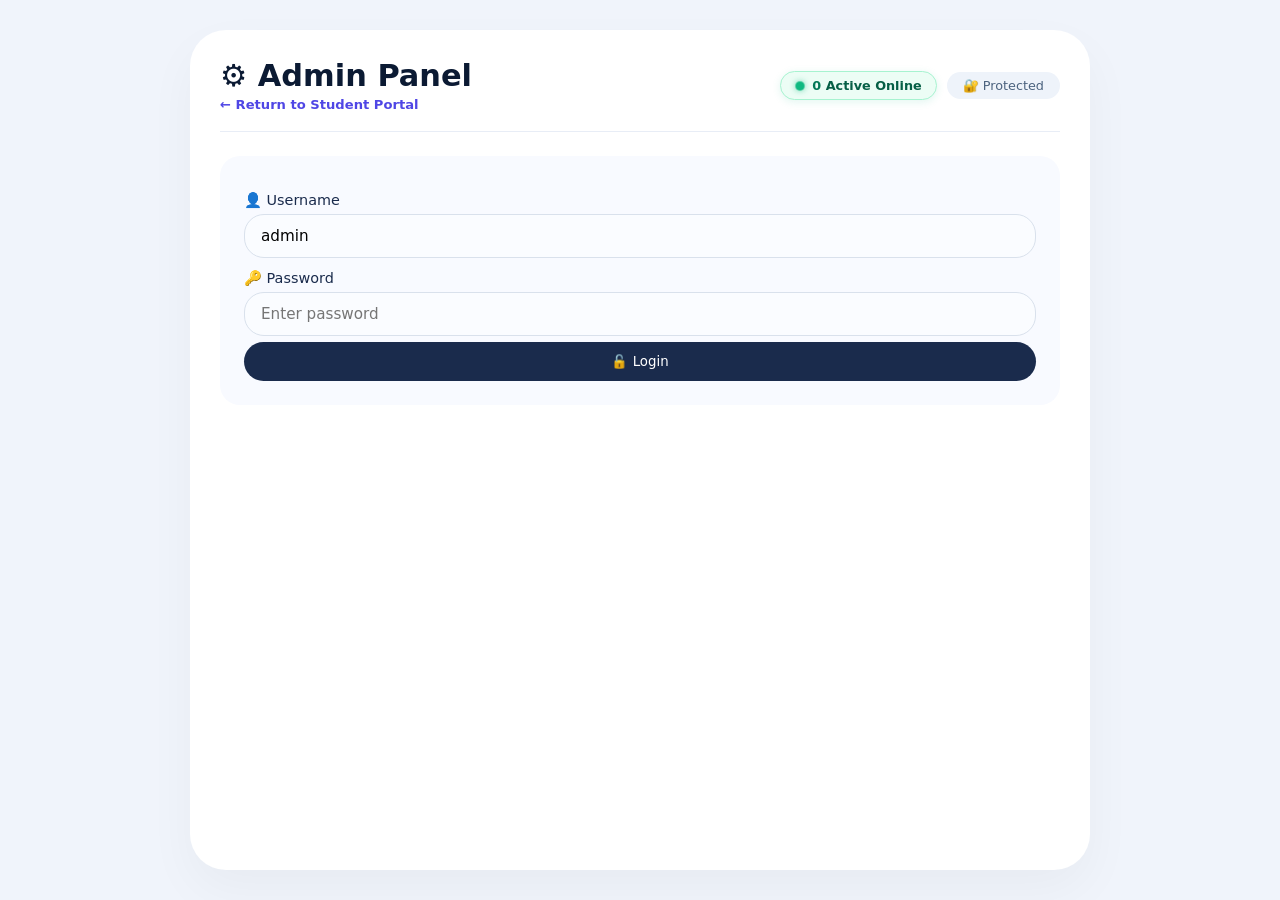
==== commit 10ff7648: "Add files via upload" ====
--- a/admin (14).html
+++ b/admin (14).html
@@ -678,7 +678,12 @@
 <body>
     <div class="app">
         <div class="header">
-            <h1>⚙️ Admin Panel</h1>
+            <div>
+                <h1>⚙️ Admin Panel</h1>
+                <a href="index.html" style="font-size: 0.82rem; color: #4f46e5; text-decoration: none; font-weight: 700; display: inline-flex; align-items: center; gap: 4px; margin-top: 4px;">
+                    ← Return to Student Portal
+                </a>
+            </div>
             <div style="display:flex; align-items:center; gap:10px; flex-wrap:wrap;">
                 <div class="live-users-pill" id="adminLiveUsersBadge" title="Real-time Active Students Online">
                     <span class="pulsing-green-dot-wrap">
